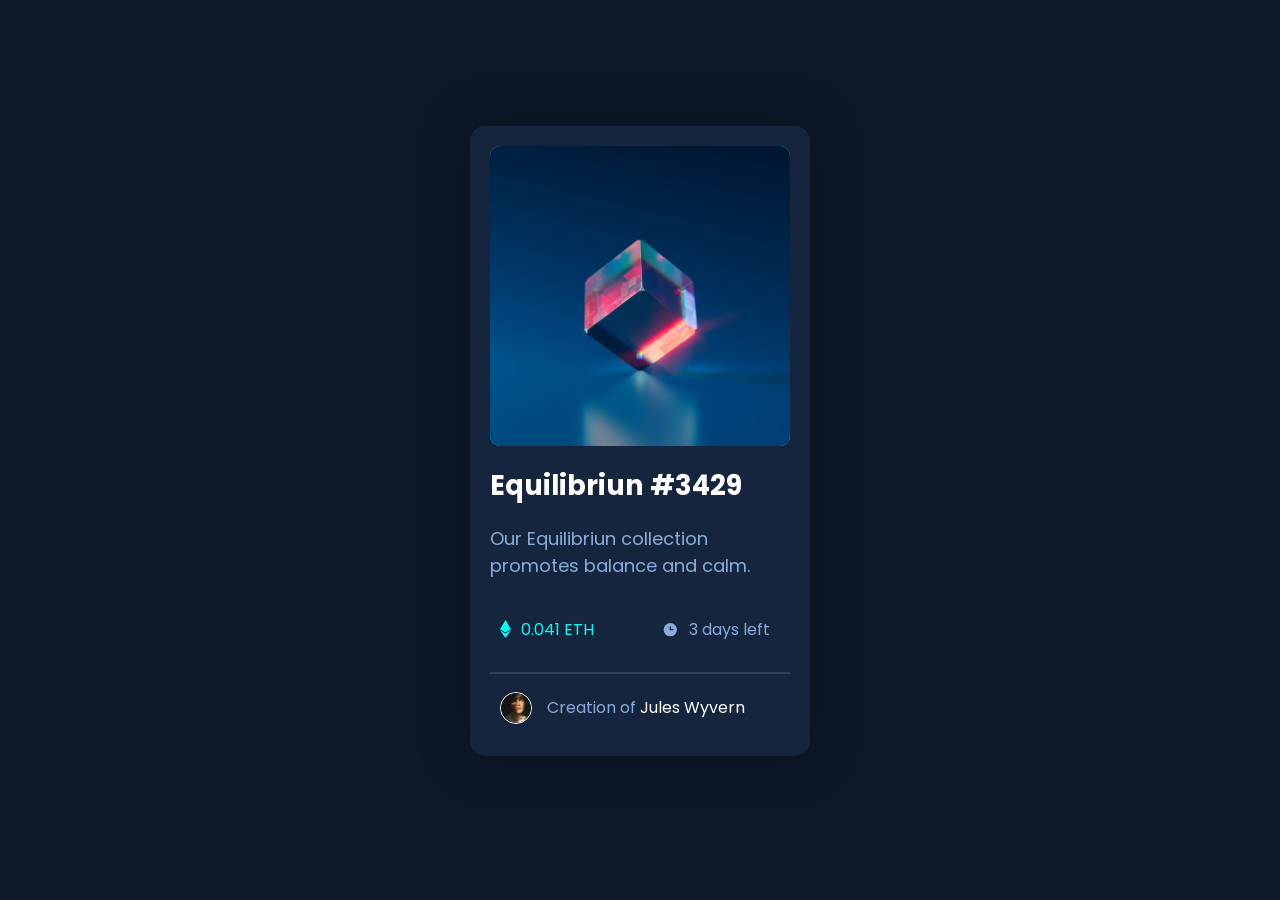
==== P-002/index.html @ 3a1b1709 "projetos" ====
<!DOCTYPE html>
<html lang="pt-br">

<head>
    <meta charset="UTF-8">
    <meta name="viewport" content="width=device-width, initial-scale=1.0">
    <style>
        @import url('https://fonts.googleapis.com/css2?family=Outfit:wght@100..900&family=Poppins:ital,wght@0,100;0,200;0,300;0,400;0,500;0,600;0,700;0,800;0,900;1,100;1,200;1,300;1,400;1,500;1,600;1,700;1,800;1,900&display=swap');

        body {
            font-family: 'poppins';
            background-color: hsl(217, 54%, 11%);
        }

        .card {
            background-color: hsl(216, 50%, 16%);
            width: 300px;
            height: 590px;
            margin: auto;
            margin-top: 10%;
            box-shadow: 0px 0px 50px rgba(0, 0, 0, 0.412);
            border-radius: 15px;
            padding: 20px;
        }

        .imgr {
            position: relative;
            top: 0;
            left: 0;
            width: 300px;
            height: 300px;
            border-radius: 10px;
            background-color: hsl(178, 100%, 50%);

            .img1 {
                width: 300px;
                border-radius: 10px;
                display: block;
                position: relative;
                top: 0;
                left: 0;
            }

            .img2 {
                position: absolute;
                top: 0px;
                left: 0px;
                width: 100%;
                height: 100%;
                border-radius: 10px;
                background-color: hsla(178, 100%, 50%,);
                background: rgba(0,0,0,0.0);
            }

            .img3 {
                position: absolute;
                top: 120px;
                left: 120px;
                opacity: 0;
            }

            .img2:hover{
                    background: hsl(178, 100%, 50%, 0.300);;

                    .img3 {
                        opacity: 1;
                    }
                }

        }

         


        .title {
            font-size: 1.7em;
            color: white;

            &:hover {
                color: hsl(178, 100%, 50%);
                transition: 0.7s;
            }
        }

        p {
            font-size: 18px;
        }



        .pr,
        .time2 {
            color: hsl(215, 51%, 70%);
        }

        .eth,
        .time {
            display: inline-flex;
            align-items: center;
            margin: 10px;
        }

        .eth2,
        .time2 {
            margin: 10px;
        }

        .time {
            float: right;
        }

        .eth2 {
            color: hsl(178, 100%, 50%);
        }


        hr {
            margin-top: 10px;
            border: none;
            height: 2px;
            background-color: hsl(215, 32%, 27%);
        }

        .avatar {
            display: inline-flex;
            align-items: center;
        }

        .avatar2 {
            border: 1px solid white;
            margin: 10px;
            margin-right: 15px;
            border-radius: 100%;
        }

        a {
            text-decoration: none;
            color: white;

            &:hover {
                color: hsl(178, 100%, 50%);
                transition: 0.7s;
            }
        }
    </style>
    <link rel="shortcut icon" href="images/favicon-32x32.png" type="image/x-icon">
    <title>nft card</title>
</head>

<body>

    <div class="card">
        <div class="imgr">

            <img src="images/image-equilibrium.jpg" alt="" class="img1">

            <div class="img2"><img src="images/icon-view.svg" alt="" class="img3"></div>
            

        </div>



        <h1 class="title">Equilibriun #3429</h1>

        <p class="pr">Our Equilibriun collection promotes balance and calm.</p>



        <span class="eth">
            <img src="images/icon-ethereum.svg" alt="">

            <span" class="eth2">0.041 ETH
        </span>
        </span>

        <span class="time">
            <img src="images/icon-clock.svg" alt="">

            <span class="time2">3 days left</span>
        </span>



        <hr>

        <span class="avatar">
            <img src="images/image-avatar.png" alt="" width="30px" class="avatar2">
            <span class="pr">Creation of <a href="">Jules Wyvern</a></span>
        </span>



    </div>

</body>

</html>
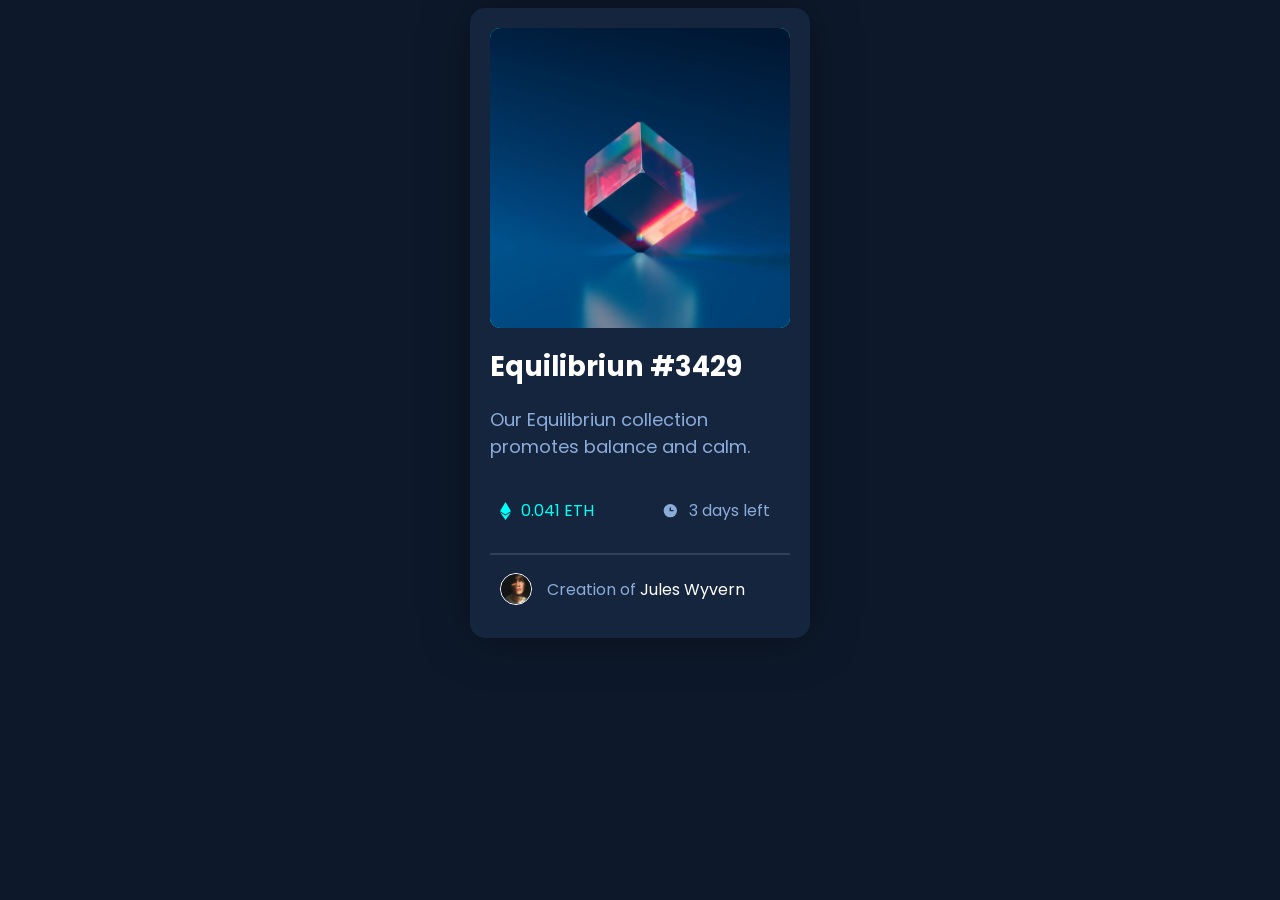
==== commit 11fc4156: "projeto 002" ====
--- a/P-002/index.html
+++ b/P-002/index.html
@@ -8,6 +8,9 @@
         @import url('https://fonts.googleapis.com/css2?family=Outfit:wght@100..900&family=Poppins:ital,wght@0,100;0,200;0,300;0,400;0,500;0,600;0,700;0,800;0,900;1,100;1,200;1,300;1,400;1,500;1,600;1,700;1,800;1,900&display=swap');
 
         body {
+            display: flex;
+            justify-content: center;
+            align-items: center;
             font-family: 'poppins';
             background-color: hsl(217, 54%, 11%);
         }
@@ -16,8 +19,6 @@
             background-color: hsl(216, 50%, 16%);
             width: 300px;
             height: 590px;
-            margin: auto;
-            margin-top: 10%;
             box-shadow: 0px 0px 50px rgba(0, 0, 0, 0.412);
             border-radius: 15px;
             padding: 20px;
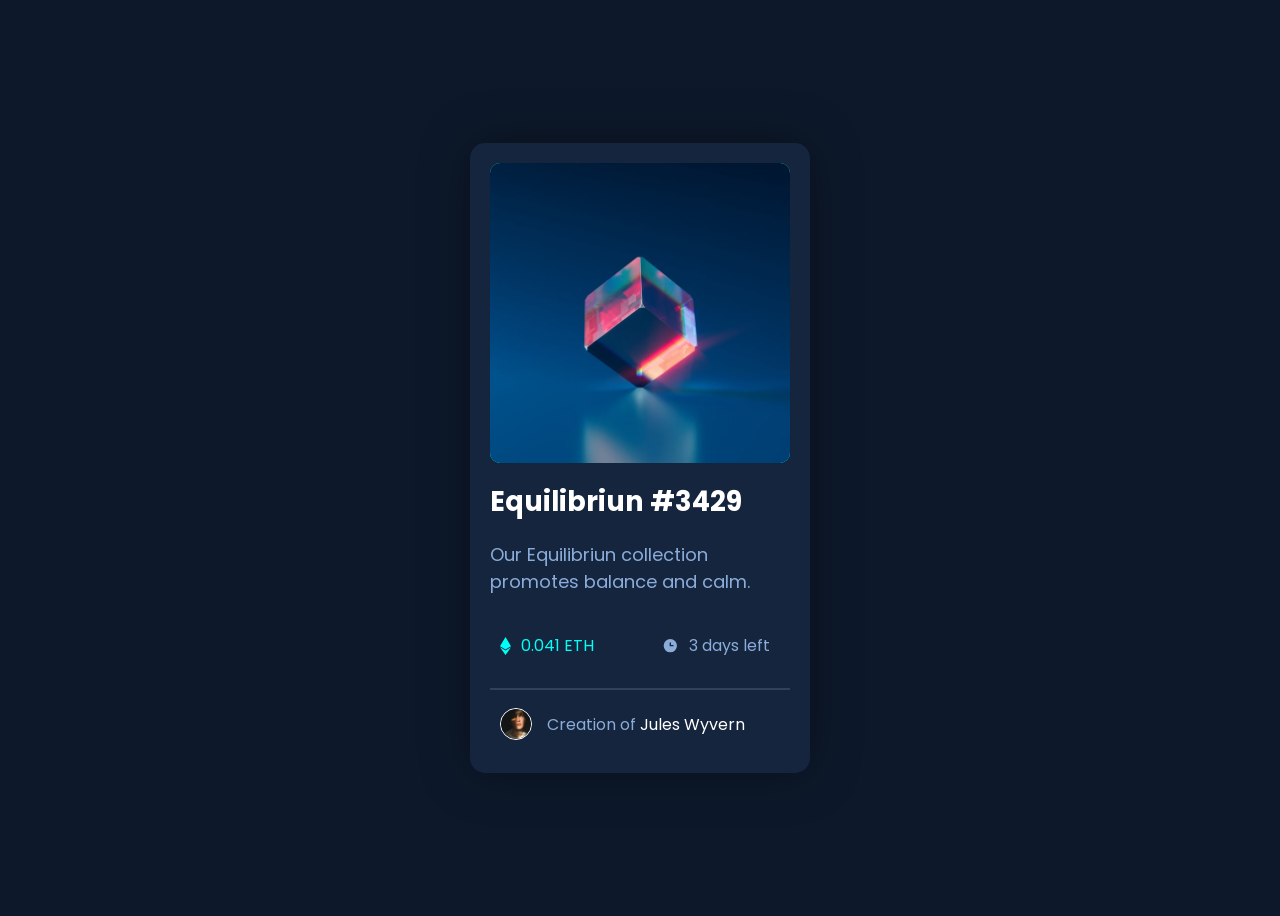
==== commit 8abf687d: "projeto 002" ====
--- a/P-002/index.html
+++ b/P-002/index.html
@@ -8,6 +8,7 @@
         @import url('https://fonts.googleapis.com/css2?family=Outfit:wght@100..900&family=Poppins:ital,wght@0,100;0,200;0,300;0,400;0,500;0,600;0,700;0,800;0,900;1,100;1,200;1,300;1,400;1,500;1,600;1,700;1,800;1,900&display=swap');
 
         body {
+            height: 100vh;
             display: flex;
             justify-content: center;
             align-items: center;
